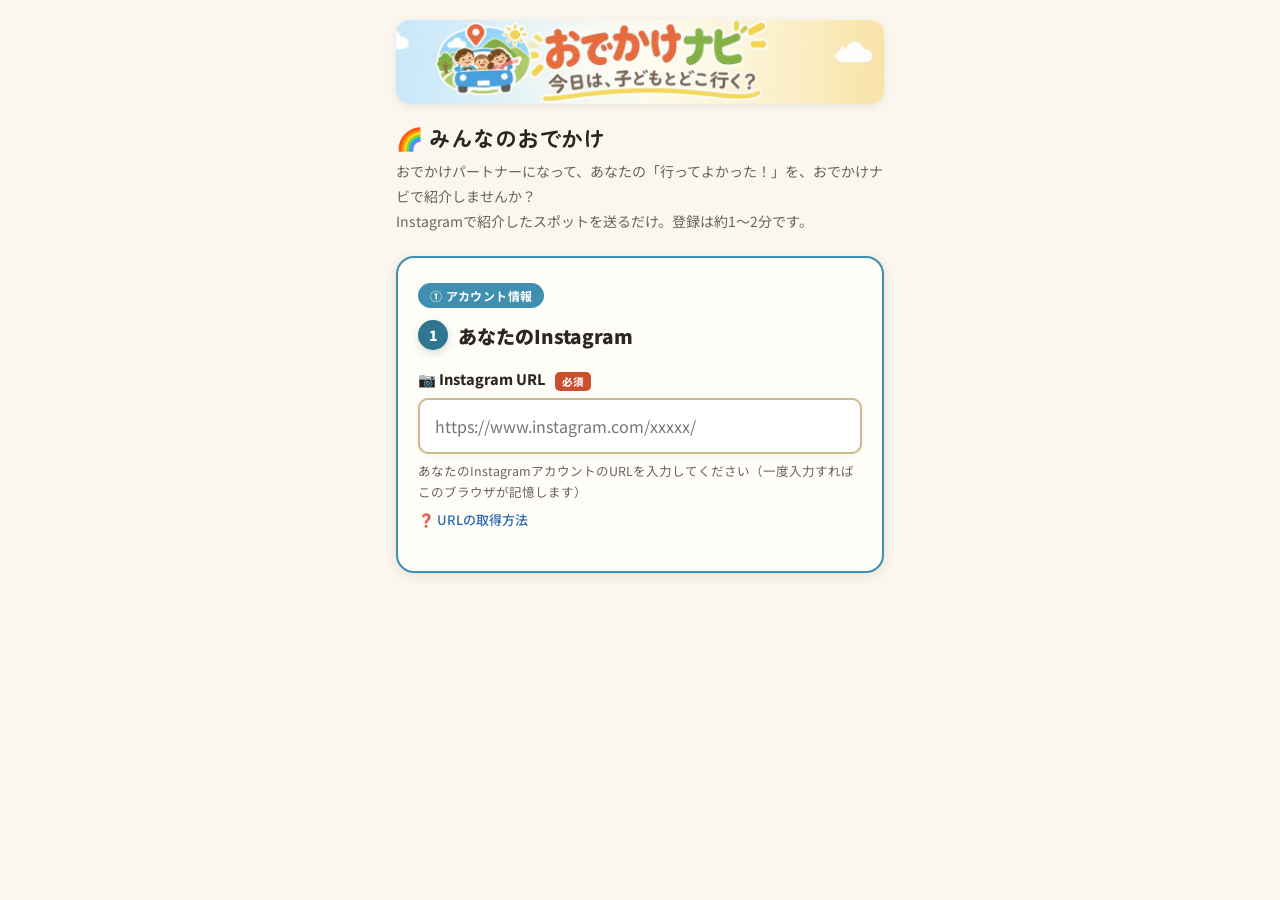
==== index.html @ 0a0ae526 "Add files via upload" ====
<!DOCTYPE html>
<html lang="ja">
<head>
<meta charset="UTF-8">
<meta name="viewport" content="width=device-width, initial-scale=1, maximum-scale=1">
<meta name="robots" content="noindex, nofollow">
<title>🌈 みんなのおでかけ - おでかけナビ</title>
<link rel="preconnect" href="https://fonts.googleapis.com">
<link href="https://fonts.googleapis.com/css2?family=Zen+Maru+Gothic:wght@500;700;900&family=Noto+Sans+JP:wght@400;500;700&display=swap" rel="stylesheet">
<link rel="stylesheet" href="./assets/style.css" onerror="window.__ODEKAKE_CSS_FAILED = true;">
<style>
  /* ---- 今回追加分の見た目調整（style.css を上書き） ---- */
  /* 見た目は style.css の共通指定に任せ、iOS Safari で日付欄だけ幅が飛び出す問題のみ抑える */
  input[type="date"]{
    display:block; width:100%; max-width:100%; min-width:0;
    box-sizing:border-box !important;
    -webkit-appearance:none; appearance:none;
    text-align:left;
  }
  input[type="date"]::-webkit-date-and-time-value{ text-align:left; min-width:0; }

  .help-details{ margin-top:8px; font-size:13px; }
  .help-details summary{
    cursor:pointer; list-style:none; color:#2b6cb0; font-weight:500;
    display:inline-flex; align-items:center; gap:4px;
  }
  .help-details summary::-webkit-details-marker{ display:none; }
  .help-details[open] summary{ margin-bottom:6px; }
  .help-body{
    background:#f4f7fb; border:1px solid #dbe6f3; border-radius:10px;
    padding:10px 12px; line-height:1.7; color:#3a4a5c;
  }
  .help-body ol{ margin:0; padding-left:1.2em; }

  .ig-confirm .btn-row-inline{ display:flex; gap:14px; flex-wrap:wrap; margin-top:6px; }

  .spot-selected-chips{ display:flex; flex-wrap:wrap; gap:8px; margin:10px 0; }
  .spot-chip{
    display:inline-flex; align-items:center; gap:6px;
    background:#eef5ff; border:1px solid #cfe0f5; border-radius:999px;
    padding:6px 8px 6px 14px; font-size:13px; color:#25415f;
  }
  .spot-chip .spot-chip-remove{
    border:none; background:#dbe8fb; color:#25415f; width:20px; height:20px;
    border-radius:50%; cursor:pointer; font-size:12px; line-height:1;
  }
  .spot-more-hint{ font-size:12px; color:var(--ink-soft, #667); margin-top:2px; }

  .locked-value{
    display:flex; align-items:center; gap:10px; justify-content:space-between;
    background:#f4f7fb; border:1px solid #dbe6f3; border-radius:10px;
    padding:10px 12px; font-size:14px; word-break:break-all;
  }
  .locked-value a{ color:#2b6cb0; }

  .step3-submit-row{ margin-top:18px; }

  /* ---- 掲載についての同意 ---- */
  .consent-box{
    margin-top:18px; padding:14px 14px 4px;
    background:#f4f7fb; border:1px solid #dbe6f3; border-radius:12px;
  }
  .consent-title{ font-size:14px; font-weight:700; color:#25415f; margin:0 0 8px; }
  .consent-list{
    margin:0 0 12px; padding-left:1.2em; font-size:13px; line-height:1.75; color:#3a4a5c;
  }
  .consent-list li + li{ margin-top:2px; }
  .consent-check{
    display:flex; align-items:flex-start; gap:10px; cursor:pointer;
    padding:10px 0; border-top:1px solid #dbe6f3;
    font-size:14px; line-height:1.6; color:#25415f;
  }
  .consent-check input[type="checkbox"]{
    flex:0 0 auto; width:20px; height:20px; margin:2px 0 0; accent-color:#2b6cb0; cursor:pointer;
  }
  .consent-box .error-msg{ display:none; margin:0 0 10px; }
  .consent-box.has-error{ border-color:var(--danger, #c0392b); }
  .consent-box.has-error .error-msg{ display:block; }

  /* ---- 入力欄右側の薄い「×」一括削除ボタン ---- */
  .input-clear-wrap{ position:relative; display:block; }
  .input-clear-wrap > input{ padding-right:40px !important; }
  .input-clear-btn{
    position:absolute; right:8px; top:50%; transform:translateY(-50%);
    width:26px; height:26px; padding:0; border:none; border-radius:50%;
    background:rgba(0,0,0,.08); color:rgba(0,0,0,.45);
    font-size:13px; line-height:1; cursor:pointer;
    display:none; align-items:center; justify-content:center;
    -webkit-tap-highlight-color:transparent;
  }
  .input-clear-wrap.has-value:not(.is-disabled) .input-clear-btn{ display:inline-flex; }
  .input-clear-btn:active{ background:rgba(0,0,0,.16); }

  /* ---- 施設入力中は検索欄を画面上部に固定（候補をスクロールしても消えない） ---- */
  html, body, .wrap, #app, #screen-form, #section-spot, .card{ overflow:visible !important; }
  .wrap, #app, #screen-form{ contain:none !important; }
  #field-spot-search{
    position:sticky; top:0; z-index:20;
    background:var(--card-bg, #fff);
    padding:8px 0 6px; margin-top:0;
    box-shadow:0 6px 8px -8px rgba(0,0,0,.25);
  }

  /* ---- ヘッダーバナー ---- */
  .site-header{ margin:0 0 14px; }
  .site-header img{
    display:block; width:100%; height:auto;
    border-radius:14px;
    box-shadow:0 2px 8px rgba(0,0,0,.08);
  }
</style>
</head>
<body>
<div class="wrap" id="app">

  <!-- ============ ヘッダー／完了前は常に表示 ============ -->
  <section id="screen-form">
    <header class="site-header">
      <img src="[data-uri]" width="1000" height="172" alt="おでかけナビ 今日は、子どもとどこ行く？">
    </header>

    <h1 class="page-title">🌈 みんなのおでかけ</h1>
    <p class="page-lead">
      おでかけパートナーになって、あなたの「行ってよかった！」を、おでかけナビで紹介しませんか？<br>
      Instagramで紹介したスポットを送るだけ。登録は約1〜2分です。
    </p>

    <!-- ============ ① アカウント情報 ============ -->
    <div class="card card-step1" id="section-account">
      <span class="step-eyebrow">① アカウント情報</span>
      <div class="section-heading"><span class="num">1</span>あなたのInstagram</div>

      <div class="field" id="field-snsUrl">
        <label>📷 Instagram URL <span class="required-tag">必須</span></label>
        <div class="input-clear-wrap"><input type="url" id="input-snsUrl" placeholder="https://www.instagram.com/xxxxx/" inputmode="url" autocapitalize="off" autocomplete="off"><button type="button" class="input-clear-btn" aria-label="入力をすべて削除">✕</button></div>
        <div class="hint">あなたのInstagramアカウントのURLを入力してください（一度入力すればこのブラウザが記憶します）</div>
        <div class="error-msg">Instagram URLの形式が正しくありません（例：https://www.instagram.com/xxxxx/）</div>

        <details class="help-details">
          <summary>❓ URLの取得方法</summary>
          <div class="help-body">
            <ol>
              <li>Instagramアプリで、自分のプロフィール画面を開く</li>
              <li>右上の「≡」または「プロフィールを編集」の横のボタンをタップ</li>
              <li>「プロフィールをシェア」→「リンクをコピー」を選ぶ</li>
              <li>コピーしたURLをこの欄に貼り付けてください</li>
            </ol>
          </div>
        </details>
      </div>

      <div class="ig-confirm hidden" id="ig-confirm-box">
        <div class="ig-confirm-name">✓ <span id="ig-confirm-display"></span></div>
        <div class="ig-confirm-handle">Instagram：@<span id="ig-confirm-handle"></span></div>
        <div class="btn-row-inline">
          <button class="link-btn hidden" id="btn-edit-displayname">表示名を編集する</button>
          <button class="link-btn" id="btn-edit-account">アカウントを変更する</button>
        </div>
        <div class="field" id="field-custom-displayname" style="margin-top:10px;">
          <label>🏷 表示名 <span class="required-tag">必須</span></label>
          <input type="text" id="input-custom-displayname" maxlength="30" placeholder="例：おでかけパパ たく">
          <div class="hint">おでかけナビには「○○さん」と表示されます（「さん」は自動で付くので入力しないでください）</div>
          <div class="error-msg">表示名を入力してください</div>
        </div>
      </div>
    </div>

    <!-- ============ ② 紹介する施設 ============ -->
    <div class="card card-step2 hidden" id="section-spot">
      <span class="step-eyebrow">② 紹介する施設</span>
      <div class="section-heading"><span class="num">2</span>📍 どこに行きましたか？</div>
      <div class="hint">複数のスポットを紹介する場合は、続けて検索して選んでください</div>

      <div class="spot-selected-chips" id="spot-selected-chips"></div>

      <div class="field" id="field-spot-search">
        <input type="text" id="input-spot-search" placeholder="施設名で検索（例：動物園）">
        <div class="hint" id="spot-hint">1文字入力すると候補が出てきます</div>
        <div class="error-msg">施設を1つ以上選んでください</div>
      </div>

      <div class="spot-card-list" id="spot-card-list"></div>

      <div class="btn-row" style="margin-top:14px;">
        <button class="btn btn-primary btn-cta hidden" id="btn-spot-next">この内容で次へ進む</button>
      </div>
    </div>

    <!-- ============ ③ 具体的な内容 ============ -->
    <div class="card card-step1 hidden" id="section-detail">
      <span class="step-eyebrow">③ 具体的な内容</span>
      <div class="section-heading"><span class="num">3</span>投稿とコメント</div>

      <div class="field" id="field-postUrl">
        <label>📸 Instagram投稿URL <span class="required-tag">必須</span></label>
        <div class="input-clear-wrap"><input type="url" id="input-postUrl" placeholder="Instagram投稿URLを貼り付け" inputmode="url" autocapitalize="off" autocomplete="off"><button type="button" class="input-clear-btn" aria-label="入力をすべて削除">✕</button></div>
        <div class="hint">紹介したスポットが分かる投稿を貼ってください</div>
        <div class="error-msg">投稿URLの形式が正しくありません（例：https://www.instagram.com/p/xxxxx/）</div>

        <details class="help-details">
          <summary>❓ リンクの取得方法</summary>
          <div class="help-body">
            <ol>
              <li>Instagramで紹介したい投稿を開く</li>
              <li>投稿の下にある「➤」（紙飛行機のような矢印）アイコンをタップ</li>
              <li>表示されたメニューから「リンクをコピー」を選ぶ</li>
              <li>コピーしたURLをこの欄に貼り付けてください</li>
            </ol>
          </div>
        </details>

        <div class="locked-value hidden" id="postUrl-locked">
          <a href="#" id="postUrl-locked-link" target="_blank" rel="noopener">投稿を確認する ↗</a>
          <button class="link-btn" id="btn-edit-posturl">変更する</button>
        </div>
      </div>

      <div class="field">
        <label>💬 この場所、どうだった？ <span class="optional-tag">任意</span></label>
        <textarea id="input-comment" maxlength="300" placeholder="例：3歳でもかなり楽しめました！"></textarea>
        <div class="char-count"><span id="count-comment">0</span>/300</div>
      </div>

      <div class="field">
        <label>📅 訪問日 <span class="optional-tag">任意</span></label>
        <input type="date" id="input-visitDate">
      </div>

      <div class="consent-box" id="field-consent">
        <p class="consent-title">掲載について</p>
        <ul class="consent-list">
          <li>ご登録いただいた情報は、「おでかけナビ」の「みんなのおでかけ」に掲載します。</li>
          <li>掲載内容には、Instagramアカウント名、Instagram投稿へのリンク、施設名、ご登録いただいたコメント、最終入力日（最後に登録した日）等が含まれます。</li>
          <li>投稿の写真・動画は転載せず、Instagramへのリンクで紹介します。</li>
          <li>登録者ご本人が作成・投稿した内容についてのみご登録ください。</li>
          <li>内容を確認したうえで掲載します。不適切な内容と判断した場合は、掲載しないことがあります。</li>
          <li>第三者の権利（写真・肖像・商標・著作物など）を侵害する内容、誹謗中傷、法令や公序良俗に反する内容は登録しないでください。これらに反する場合は、掲載しない、または掲載を取りやめることがあります。</li>
          <li>企業などから依頼・提供を受けた投稿（PR・タイアップ）の場合は、投稿内にその旨を表示してください。</li>
          <li>Instagramの投稿が削除・非公開になった場合など、リンクが確認できなくなったときは、掲載を取りやめることがあります。</li>
          <li>リンク先のInstagramの内容や、投稿の削除・非公開・アカウントの変更について、運営は管理も責任も負いません。</li>
          <li>おでかけパートナーの表示順やバッジなどの表示方法は、運営が決め、予告なく変更することがあります。</li>
          <li>ご登録情報は、掲載および運営のために利用し、運営が管理するGoogleスプレッドシートに保存します。</li>
          <li>掲載後、内容の修正・削除をご希望の場合は、お問い合わせください。</li>
          <li>なお、掲載は無料であり、掲載による報酬は発生しません。</li>
          <li>ご登録情報の取り扱いは、<a href="https://odekakenavi.github.io/odekake-navi/" target="_blank" rel="noopener">おでかけナビ</a>の利用規約・プライバシーポリシー（トップページ下部のリンクからご覧いただけます）に従います。</li>
          <li>本内容は予告なく変更することがあります。変更後に登録された情報には、変更後の内容を適用します。</li>
        </ul>
        <label class="consent-check">
          <input type="checkbox" id="input-consent-publish">
          <span>上記内容を確認し、「みんなのおでかけ」への掲載に同意します。</span>
        </label>
        <label class="consent-check">
          <input type="checkbox" id="input-consent-owner">
          <span>掲載するInstagramアカウントおよび投稿は、自分自身が管理・投稿しているものです。</span>
        </label>
        <div class="error-msg">両方の項目にチェックを入れてください</div>
      </div>

      <div class="btn-row step3-submit-row">
        <button class="btn btn-primary btn-cta" id="btn-confirm-submit">掲載情報を登録する</button>
      </div>
    </div>

    <div style="padding-bottom:6px;"></div>
  </section>

  <!-- ============ 完了画面 ============ -->
  <section id="screen-done" class="hidden">
    <div class="done-hero">
      <div class="done-emoji">🎉</div>
      <h2 id="done-heading">ありがとうございます！</h2>
      <p id="done-lead">あなたのおでかけ情報を受け取りました。<br>内容を確認したあと、おでかけナビで紹介します。</p>
    </div>

    <div class="btn-row-col">
      <button class="btn btn-primary btn-cta hidden" id="btn-retry">もう一度送信する</button>
      <button class="btn btn-primary btn-cta" id="btn-add-more">もう1スポット紹介する</button>
      <a class="btn btn-secondary btn-cta" href="https://odekakenavi.github.io/odekake-navi/" id="btn-see-navi">おでかけナビを見る</a>
    </div>

    <details class="json-details">
      <summary id="done-json-label">登録内容データを見る（送付用）</summary>
      <div class="json-box" id="output-json"></div>
      <div class="btn-row">
        <button class="btn btn-secondary btn-sm" id="btn-copy-json">コピー</button>
        <button class="btn btn-secondary btn-sm" id="btn-download-json">ダウンロード</button>
      </div>
      <div class="copy-flash" id="copy-flash">コピーしました！</div>
    </details>
  </section>

</div>

<div class="toast" id="toast"></div>

<div class="fatal-error hidden" id="fatal-error" style="display:none; position:fixed; left:0; right:0; top:0; z-index:9999; background:#c0392b; color:#fff; padding:14px 16px; font-size:14px; line-height:1.6; text-align:left;">
  <strong>⚠️ アプリの読み込みでエラーが発生しました</strong>
  <div id="fatal-error-message" style="margin-top:6px; font-weight:400;"></div>
</div>

<script src="./assets/app.js" onerror="window.__ODEKAKE_APPJS_FAILED = true;"></script>
<script>
(function () {
  const $ = (sel) => document.querySelector(sel);

  // ---- ここから: 読み込み失敗やエラーを画面に必ず表示する仕組み ----
  function showFatalError(message) {
    const box = document.getElementById('fatal-error');
    const msgEl = document.getElementById('fatal-error-message');
    if (box && msgEl) {
      msgEl.textContent = message;
      box.style.display = 'block';
      box.classList.remove('hidden');
    }
    console.error('[おでかけナビ] ' + message);
  }

  window.addEventListener('error', function (e) {
    showFatalError('JavaScriptの実行中にエラーが発生しました：' + (e && e.message ? e.message : '不明なエラー'));
  });

  if (window.__ODEKAKE_CSS_FAILED) {
    showFatalError('スタイルシート（assets/style.css）を読み込めませんでした。ファイルの配置場所・ファイル名の大文字小文字をご確認ください。');
  }

  if (window.__ODEKAKE_APPJS_FAILED || typeof ODEKAKE === 'undefined') {
    showFatalError('共通スクリプト（assets/app.js）を読み込めませんでした。ファイルの配置場所・ファイル名の大文字小文字をご確認ください。フォームは動作しません。');
    return; // ODEKAKE が無いと以降の処理はすべて失敗するため、ここで安全に停止する
  }
  // ---- ここまで ----

  const state = {
    contributor: null,
    selectedSpots: [],          // 複数選択できる施設一覧
    contributionsBySpotId: new Map(), // 施設ごとの下書き（idを保持するため）
    customDisplayName: '',
    postUrlLocked: false
  };

  function toast(msg) {
    const t = $('#toast');
    t.textContent = msg;
    t.classList.add('show');
    setTimeout(() => t.classList.remove('show'), 1800);
  }

  function toggleError(fieldId, hasError) {
    const el = document.getElementById(fieldId);
    if (el) el.classList.toggle('has-error', hasError);
  }

  function revealSection(id) {
    const el = document.getElementById(id);
    if (!el || !el.classList.contains('hidden')) return;
    el.classList.remove('hidden');
    setTimeout(() => el.scrollIntoView({ behavior: 'smooth', block: 'start' }), 80);
  }

  function hideSection(id) {
    const el = document.getElementById(id);
    if (el) el.classList.add('hidden');
  }

  /* ---------------- ① アカウント情報 ---------------- */

  function saveAccountDraft() {
    if (state.contributor) ODEKAKE.writeLS(ODEKAKE.LS_KEYS.draftContributor, state.contributor);
  }

  function showAccountMinimized() {
    $('#field-snsUrl').classList.add('hidden');
  }

  function showAccountInput() {
    $('#field-snsUrl').classList.remove('hidden');
    $('#input-snsUrl').focus();
  }

  function applyAccountFromUrl(url, opts) {
    opts = opts || {};
    const ok = ODEKAKE.isValidInstagramProfileUrl(url);
    if (!ok) { $('#ig-confirm-box').classList.add('hidden'); return false; }
    const username = ODEKAKE.extractInstagramUsername(url);
    $('#ig-confirm-handle').textContent = username;
    $('#ig-confirm-display').textContent = state.customDisplayName || username;
    $('#ig-confirm-box').classList.remove('hidden');

    const keepId = (state.contributor && state.contributor.snsUrl === url) ? state.contributor.id : ODEKAKE.uid('creator');
    const keepProfileText = (state.contributor && state.contributor.snsUrl === url) ? state.contributor.profileText : '';
    state.contributor = {
      id: keepId,
      displayName: state.customDisplayName || username,
      snsUrl: url,
      profileText: keepProfileText
    };
    revealSection('section-spot');
    saveAccountDraft();
    if (opts.minimize) showAccountMinimized();
    return true;
  }

  // このブラウザに前回の入力が残っていれば自動で読み込み、2回目以降は入力欄を最小化する
  // ※ localStorage が使えない/壊れている場合でも、以降のボタン登録が止まらないようにガードする
  try {
    const draft = ODEKAKE.readLS(ODEKAKE.LS_KEYS.draftContributor, null);
    if (draft && draft.snsUrl) {
      $('#input-snsUrl').value = draft.snsUrl;
      const derivedUsername = ODEKAKE.extractInstagramUsername(draft.snsUrl);
      if (draft.displayName && draft.displayName !== derivedUsername) {
        state.customDisplayName = draft.displayName;
        $('#input-custom-displayname').value = draft.displayName;
      }
      state.contributor = { ...draft };
      applyAccountFromUrl(draft.snsUrl, { minimize: true });
    }
  } catch (err) {
    showFatalError('前回の入力内容の読み込みに失敗しました：' + err.message);
  }

  $('#input-snsUrl').addEventListener('input', (e) => {
    toggleError('field-snsUrl', false);
    applyAccountFromUrl(e.target.value.trim());
  });

  $('#input-snsUrl').addEventListener('blur', (e) => {
    const url = e.target.value.trim();
    if (url && !ODEKAKE.isValidInstagramProfileUrl(url)) toggleError('field-snsUrl', true);
  });

  $('#btn-edit-displayname').addEventListener('click', () => {
    $('#field-custom-displayname').classList.remove('hidden');
    $('#input-custom-displayname').focus();
  });

  $('#btn-edit-account').addEventListener('click', () => {
    showAccountInput();
  });

  $('#input-custom-displayname').addEventListener('input', (e) => {
    state.customDisplayName = e.target.value.trim();
    toggleError('field-custom-displayname', false);
    const username = $('#ig-confirm-handle').textContent;
    const display = state.customDisplayName || username;
    $('#ig-confirm-display').textContent = display;
    if (state.contributor) {
      state.contributor.displayName = display;
      saveAccountDraft();
    }
  });

  /* ---------------- 入力欄の一括削除（×）ボタン ---------------- */
  document.querySelectorAll('.input-clear-wrap').forEach((wrap) => {
    const input = wrap.querySelector('input');
    const btn = wrap.querySelector('.input-clear-btn');
    if (!input || !btn) return;
    const sync = () => {
      wrap.classList.toggle('has-value', input.value.length > 0);
      wrap.classList.toggle('is-disabled', input.disabled);
    };
    input.addEventListener('input', sync);
    input.addEventListener('blur', sync);
    // 値がプログラムから入る/ロックされる場合にも追従
    setInterval(sync, 300);
    // 入力欄からフォーカスが外れないよう mousedown のみ止める（touchstart を止めるとタップ(click)が発火しなくなる）
    btn.addEventListener('mousedown', (e) => e.preventDefault());
    btn.addEventListener('click', (e) => {
      e.preventDefault();
      input.value = '';
      input.dispatchEvent(new Event('input', { bubbles: true }));
      sync();
      input.focus();
    });
    sync();
  });

  /* ---------------- ② 紹介する施設（複数選択） ---------------- */

  const spotsReady = ODEKAKE.loadSpots();

  function isSpotSelected(id) {
    return state.selectedSpots.some(s => s.id === id);
  }

  function renderSelectedChips() {
    const box = $('#spot-selected-chips');
    box.innerHTML = state.selectedSpots.map(s => `
      <span class="spot-chip" data-id="${ODEKAKE.escapeHtml(s.id)}">
        📍 ${ODEKAKE.escapeHtml(s.name)}
        <button type="button" class="spot-chip-remove" data-id="${ODEKAKE.escapeHtml(s.id)}" aria-label="削除">✕</button>
      </span>
    `).join('');
    $('#btn-spot-next').classList.toggle('hidden', state.selectedSpots.length === 0);
  }

  // 候補リストが空になっても高さを保ち、ページが縮んで画面が上にずれるのを防ぐ
  function holdSpotListHeight() {
    const box = $('#spot-card-list');
    const cap = Math.round(window.innerHeight * 0.8);
    const cur = parseInt(box.style.minHeight, 10) || 0;
    const h = Math.min(box.offsetHeight, cap);
    if (h > cur) box.style.minHeight = h + 'px';
  }

  $('#input-spot-search').addEventListener('input', async (e) => {
    const { items } = await spotsReady;
    const kw = e.target.value;
    const box = $('#spot-card-list');
    holdSpotListHeight();
    if (!kw.trim()) { box.innerHTML = ''; return; }

    if (!items || items.length === 0) {
      // 施設データそのものが読み込めていない場合だけエラーを表示（検索前は出さない）
      box.innerHTML = '<div class="hint" style="color:var(--danger);">⚠️ 施設データを読み込めませんでした。管理者の方は <code>data/spots.json</code>（または <code>data/spots.sample.json</code>）の配置と、<code>assets/app.js</code> の <code>SPOTS_DATA_URLS</code> をご確認ください。</div>';
      return;
    }

    const results = ODEKAKE.searchSpots(items, kw);
    if (results.length === 0) {
      box.innerHTML = '<div class="hint">該当する施設が見つかりません。別のキーワードでお試しください。</div>';
      return;
    }
    box.innerHTML = results.map(s => `
      <div class="spot-card${isSpotSelected(s.id) ? ' is-selected' : ''}" data-id="${ODEKAKE.escapeHtml(s.id)}">
        <div class="sc-icon">📍</div>
        <div style="flex:1;">
          <div class="sc-name">${ODEKAKE.escapeHtml(s.name)}</div>
          <div class="sc-area">${ODEKAKE.escapeHtml(s.area)}</div>
          ${s.tag ? `<span class="sc-tag">${ODEKAKE.escapeHtml(s.tag)}</span>` : ''}
        </div>
        <div class="sc-cta">${isSpotSelected(s.id) ? '選択済み ✓' : '選ぶ &gt;'}</div>
      </div>
    `).join('');
  });

  $('#spot-card-list').addEventListener('click', async (e) => {
    const card = e.target.closest('.spot-card');
    if (!card || !card.dataset.id) return;
    const { items } = await spotsReady;
    const spot = items.find(s => s.id === card.dataset.id);
    if (!spot) return;
    if (isSpotSelected(spot.id)) return;

    holdSpotListHeight();
    const keepY = window.scrollY;
    state.selectedSpots.push(spot);
    renderSelectedChips();
    toggleError('field-spot-search', false);

    $('#input-spot-search').value = '';
    $('#spot-card-list').innerHTML = '';
    $('#input-spot-search').focus({ preventScroll: true });
    window.scrollTo(0, keepY);
  });

  $('#spot-selected-chips').addEventListener('click', (e) => {
    const btn = e.target.closest('.spot-chip-remove');
    if (!btn) return;
    const id = btn.dataset.id;
    state.selectedSpots = state.selectedSpots.filter(s => s.id !== id);
    state.contributionsBySpotId.delete(id);
    renderSelectedChips();
  });

  $('#btn-spot-next').addEventListener('click', () => {
    if (state.selectedSpots.length === 0) {
      toggleError('field-spot-search', true);
      toast('②紹介する施設を選択してください');
      return;
    }
    toggleError('field-spot-search', false);
    $('#spot-card-list').style.minHeight = '';
    revealSection('section-detail');
  });

  /* ---------------- ③ 具体的な内容 ---------------- */

  $('#input-comment').addEventListener('input', (e) => {
    $('#count-comment').textContent = e.target.value.length;
  });

  function lockPostUrl(url) {
    state.postUrlLocked = true;
    $('#input-postUrl').disabled = true;
    $('#postUrl-locked-link').href = url;
    $('#postUrl-locked').classList.remove('hidden');
  }

  function unlockPostUrl() {
    state.postUrlLocked = false;
    $('#input-postUrl').disabled = false;
    $('#postUrl-locked').classList.add('hidden');
    $('#input-postUrl').focus();
  }

  $('#input-postUrl').addEventListener('input', (e) => {
    toggleError('field-postUrl', false);
    const url = e.target.value.trim();
    if (ODEKAKE.isValidInstagramPostUrl(url)) {
      lockPostUrl(url);
    }
  });
  $('#input-postUrl').addEventListener('blur', (e) => {
    const url = e.target.value.trim();
    if (url && !ODEKAKE.isValidInstagramPostUrl(url)) toggleError('field-postUrl', true);
  });
  $('#btn-edit-posturl').addEventListener('click', () => {
    unlockPostUrl();
  });

  // 選択中の施設ぶん、共通の投稿URL・コメント・訪問日から contribution を組み立てる
  function buildContributions() {
    const postUrl = $('#input-postUrl').value.trim();
    const comment = $('#input-comment').value.trim();
    const visitDate = $('#input-visitDate').value || '';

    return state.selectedSpots.map(spot => {
      const prev = state.contributionsBySpotId.get(spot.id);
      const item = {
        id: prev ? prev.id : ODEKAKE.uid('contribution'),
        spotId: spot.id,
        spotName: spot.name,
        spotArea: spot.area,
        postUrl,
        comment,
        visitDate
      };
      state.contributionsBySpotId.set(spot.id, item);
      return item;
    });
  }

  function validateAll() {
    let ok = true;
    if (!state.contributor || !ODEKAKE.isValidInstagramProfileUrl(state.contributor.snsUrl)) {
      toggleError('field-snsUrl', true);
      toast('①アカウント情報を確認してください');
      ok = false;
    } else if (!state.customDisplayName) {
      toggleError('field-custom-displayname', true);
      toast('①表示名を入力してください');
      const nameBox = document.getElementById('field-custom-displayname');
      if (nameBox) nameBox.scrollIntoView({ behavior: 'smooth', block: 'center' });
      ok = false;
    }
    if (state.selectedSpots.length === 0) {
      toggleError('field-spot-search', true);
      if (ok) toast('②紹介する施設を選択してください');
      ok = false;
    }
    const postUrl = $('#input-postUrl').value.trim();
    if (!ODEKAKE.isValidInstagramPostUrl(postUrl)) {
      toggleError('field-postUrl', true);
      if (ok) toast('③投稿URLを確認してください');
      ok = false;
    }
    if (!consentChecked()) {
      toggleError('field-consent', true);
      if (ok) {
        toast('掲載への同意にチェックを入れてください');
        const box = document.getElementById('field-consent');
        if (box) box.scrollIntoView({ behavior: 'smooth', block: 'center' });
      }
      ok = false;
    }
    return ok;
  }

  // 掲載への同意（2項目とも必須）
  function consentChecked() {
    return $('#input-consent-publish').checked && $('#input-consent-owner').checked;
  }
  ['#input-consent-publish', '#input-consent-owner'].forEach(sel => {
    $(sel).addEventListener('change', () => {
      if (consentChecked()) toggleError('field-consent', false);
    });
  });

  /* ---------------- 送信（GAS → スプレッドシート） ---------------- */

  function setSubmitting(isSubmitting) {
    const btn = $('#btn-confirm-submit');
    if (!btn) return;
    if (isSubmitting) {
      if (!btn.dataset.label) btn.dataset.label = btn.textContent;
      btn.textContent = '送信中…';
      btn.disabled = true;
    } else {
      btn.textContent = btn.dataset.label || '掲載情報を登録する';
      btn.disabled = false;
    }
  }

  function buildPayload(item) {
    const c = state.contributor;
    return {
      contributor: {
        id: c.id,
        displayName: c.displayName,
        snsUrl: c.snsUrl,
        profileText: c.profileText || ''
      },
      contribution: {
        id: item.id,
        spotId: item.spotId,
        spotName: item.spotName,
        spotArea: item.spotArea,
        postUrl: item.postUrl,
        comment: item.comment,
        visitDate: item.visitDate
      }
    };
  }

  function showDoneScreen() {
    $('#screen-form').classList.add('hidden');
    $('#screen-done').classList.remove('hidden');
    window.scrollTo({ top: 0, behavior: 'smooth' });
  }

  // 選択されたスポットぶん、順番に送信する。途中で失敗したら、その時点で送れていないものを
  // まとめて JSON で手動送付できるようにする。
  async function submitAllContributions(contributions) {
    const submitted = [];
    for (const item of contributions) {
      const payload = buildPayload(item);
      try {
        const result = await ODEKAKE.submitToServer(payload);
        if (result.contributorId && state.contributor) {
          state.contributor.id = result.contributorId;
          saveAccountDraft();
        }
        submitted.push(item);
      } catch (err) {
        console.error('[おでかけナビ] 送信に失敗しました', err);
        const remaining = contributions.slice(submitted.length);
        renderDone('fallback', remaining, { error: err && err.message ? err.message : '' });
        showDoneScreen();
        return;
      }
    }
    renderDone('success', contributions, {});
    showDoneScreen();
  }

  $('#btn-confirm-submit').addEventListener('click', async () => {
    if (!validateAll()) return;
    const contributions = buildContributions();
    saveAccountDraft();

    setSubmitting(true);
    try {
      await submitAllContributions(contributions);
    } finally {
      setSubmitting(false);
    }
  });

  /* ---------------- 完了画面 ---------------- */

  function renderDone(mode, contributions, info) {
    const details = document.querySelector('.json-details');
    const retryBtn = $('#btn-retry');

    if (mode === 'success') {
      $('#done-heading').textContent = 'ありがとうございます！';
      $('#done-lead').innerHTML = contributions.length > 1
        ? `${contributions.length}件のスポットの送信が完了しました。<br>内容を確認したあと、おでかけナビで紹介します。`
        : '送信が完了しました。<br>内容を確認したあと、おでかけナビで紹介します。';
      details.classList.add('hidden');
      retryBtn.classList.add('hidden');
      return;
    }

    // ---- 送信に失敗したとき：データを失わないよう、JSONの手動送付に切り替える ----
    $('#done-heading').textContent = '送信できませんでした';
    $('#done-lead').innerHTML = 'まだ登録は完了していません。<br>「もう一度送信する」をお試しください。うまくいかない場合は、下のデータをコピーして運営者にお送りください。'
      + (info && info.error ? '<br><span style="font-size:12px;">（' + ODEKAKE.escapeHtml(info.error) + '）</span>' : '');
    retryBtn.classList.remove('hidden');
    details.classList.remove('hidden');
    details.open = true;
    $('#done-json-label').textContent = '登録内容データを見る（送付用）';

    const out = {
      contributors: ODEKAKE.buildContributorsJson([{ ...state.contributor, published: false }]),
      contributions: ODEKAKE.buildContributionsJson(contributions.map(item => ({
        ...item,
        contributorId: state.contributor.id,
        published: false
      })))
    };
    const jsonText = JSON.stringify(out, null, 2);
    $('#output-json').textContent = jsonText;

    retryBtn.onclick = async () => {
      retryBtn.disabled = true;
      retryBtn.textContent = '送信中…';
      try {
        await submitAllContributions(contributions);
      } finally {
        retryBtn.disabled = false;
        retryBtn.textContent = 'もう一度送信する';
      }
    };
    $('#btn-copy-json').onclick = async () => {
      await ODEKAKE.copyText(jsonText);
      $('#copy-flash').style.display = 'block';
      setTimeout(() => $('#copy-flash').style.display = 'none', 1800);
    };
    $('#btn-download-json').onclick = () => {
      ODEKAKE.downloadJson('odekake_submission_' + ODEKAKE.todayISO() + '.json', out);
    };
  }

  $('#btn-add-more').addEventListener('click', () => {
    state.selectedSpots = [];
    state.contributionsBySpotId.clear();
    $('#spot-selected-chips').innerHTML = '';
    $('#btn-spot-next').classList.add('hidden');
    $('#input-spot-search').value = '';
    $('#spot-card-list').innerHTML = '';
    $('#spot-card-list').style.minHeight = '';

    $('#input-postUrl').value = '';
    unlockPostUrl();
    $('#input-comment').value = '';
    $('#count-comment').textContent = '0';
    $('#input-visitDate').value = '';
    $('#input-consent-publish').checked = false;
    $('#input-consent-owner').checked = false;
    toggleError('field-consent', false);
    hideSection('section-detail');

    // アカウント登録済みなら、再訪時と同じく入力欄を最小化（再入力を求めない）
    if (state.contributor && ODEKAKE.isValidInstagramProfileUrl(state.contributor.snsUrl)) {
      showAccountMinimized();
      $('#ig-confirm-box').classList.remove('hidden');
    }

    $('#screen-done').classList.add('hidden');
    $('#screen-form').classList.remove('hidden');
    revealSection('section-spot');
    window.scrollTo({ top: 0, behavior: 'smooth' });
  });
})();
</script>
</body>
</html>
---- assets/style.css ----
/* ============================================================
   おでかけナビ「📸 みんなのおでかけ」専用フォーム
   デザイントークン（おでかけナビ本体サイトの配色に合わせています）
   - メイン: コーラル      #E2603A
   - サブ  : ティール      #3E8FB0
   - 差し色: サンシャイン  #F4B740
   - 背景  : クリーム      #FBF7EF（本体の --cream）
   - カード: ペーパー      #FFFDF8（本体の --paper）
   - 文字  : インク        #2B2620
   - 見出しフォント: 'Zen Maru Gothic'（丸みで柔らかい）
   - 本文フォント  : 'Noto Sans JP'
   ============================================================ */

:root {
  --coral: #E2603A;
  --coral-dark: #C94F2F;
  --coral-tint: #FDEDE6;
  --teal: #3E8FB0;
  --teal-dark: #2F7690;
  --teal-tint: #EAF4F8;
  --sun: #F4B740;
  --paper: #FBF7EF;
  --card: #FFFDF8;
  --ink: #2B2620;
  --ink-soft: #6b6259;
  --line: #E7DFCF;
  --danger: #a33b2c;
  --ok: #4F7942;
  --radius-lg: 18px;
  --radius-md: 12px;
  --radius-sm: 10px;
  --shadow: 0 3px 12px rgba(43, 38, 32, 0.10);
}

* { box-sizing: border-box; }

html, body {
  margin: 0;
  padding: 0;
  background: var(--paper);
  color: var(--ink);
  font-family: 'Noto Sans JP', -apple-system, BlinkMacSystemFont, sans-serif;
  -webkit-font-smoothing: antialiased;
}

body {
  min-height: 100vh;
}

h1, h2, h3, .brand {
  font-family: 'Zen Maru Gothic', 'Noto Sans JP', sans-serif;
}

img, svg { max-width: 100%; }

.wrap {
  max-width: 520px;
  margin: 0 auto;
  padding: 20px 16px 80px;
}

.wrap.wide {
  max-width: 920px;
}

/* ---------- header ---------- */
.top-bar {
  display: flex;
  align-items: center;
  gap: 10px;
  padding: 14px 4px 6px;
}

.top-bar .mark {
  width: 40px;
  height: 40px;
  border-radius: 12px;
  background: linear-gradient(135deg, var(--coral), var(--sun));
  display: flex;
  align-items: center;
  justify-content: center;
  font-size: 20px;
  flex-shrink: 0;
  box-shadow: var(--shadow);
}

.top-bar .brand-text .brand {
  font-size: 14px;
  font-weight: 700;
  color: var(--coral-dark);
  line-height: 1.2;
}

.top-bar .brand-text .tagline {
  font-size: 11px;
  color: var(--ink-soft);
}

.page-title {
  font-size: 22px;
  font-weight: 700;
  margin: 18px 0 6px;
  line-height: 1.4;
}

.page-lead {
  font-size: 14px;
  color: var(--ink-soft);
  line-height: 1.8;
  margin: 0 0 22px;
}

/* ---------- step indicator ---------- */
.steps {
  display: flex;
  gap: 8px;
  margin-bottom: 22px;
}

.steps .step-dot {
  flex: 1;
  height: 6px;
  border-radius: 4px;
  background: var(--line);
  transition: background 0.25s ease;
}

.steps .step-dot.active { background: var(--coral); }
.steps .step-dot.done { background: var(--sun); }

/* ---------- card / section ---------- */
.card {
  background: var(--card);
  border-radius: var(--radius-lg);
  padding: 24px 20px;
  box-shadow: var(--shadow);
  margin-bottom: 20px;
  border: 1.5px solid var(--line);
}

/* STEP1（アカウント枠）と STEP2（施設枠）を色で明確に分ける */
.card-step1 {
  border: 2px solid var(--teal);
}

.card-step2 {
  border: 2px solid var(--coral);
}

.step-eyebrow {
  display: inline-block;
  font-size: 12px;
  font-weight: 700;
  color: #fff;
  padding: 4px 12px;
  border-radius: 999px;
  margin-bottom: 12px;
  letter-spacing: 0.03em;
}

.card-step1 .step-eyebrow { background: var(--teal); }
.card-step2 .step-eyebrow { background: var(--coral-dark); }

.section-heading {
  display: flex;
  align-items: center;
  gap: 10px;
  font-size: 19px;
  font-weight: 900;
  margin: 0 0 18px;
  color: var(--ink);
}

.section-heading .num {
  width: 30px;
  height: 30px;
  border-radius: 50%;
  background: var(--teal);
  color: #fff;
  font-size: 14px;
  font-weight: 900;
  display: flex;
  align-items: center;
  justify-content: center;
  flex-shrink: 0;
  box-shadow: 0 3px 8px rgba(0,0,0,0.15);
}

.card-step1 .section-heading .num { background: var(--teal-dark); }
.card-step2 .section-heading .num { background: var(--coral-dark); }

/* ---------- form controls ---------- */
.field { margin-bottom: 18px; }

.field label {
  display: block;
  font-size: 14.5px;
  font-weight: 800;
  margin-bottom: 7px;
  color: var(--ink);
}

.field .required-tag {
  display: inline-block;
  font-size: 10.5px;
  font-weight: 800;
  color: #fff;
  background: var(--coral-dark);
  border-radius: 5px;
  padding: 2px 7px;
  margin-left: 6px;
  vertical-align: middle;
}

.field .optional-tag {
  display: inline-block;
  font-size: 10.5px;
  font-weight: 800;
  color: var(--ink-soft);
  background: #EFE6D2;
  border-radius: 5px;
  padding: 2px 7px;
  margin-left: 6px;
  vertical-align: middle;
}

.field .hint {
  font-size: 12.5px;
  color: var(--ink-soft);
  margin-top: 6px;
  line-height: 1.7;
}

.field .example {
  font-size: 12px;
  color: #B08A5A;
  margin-top: 4px;
}

.field .error-msg {
  font-size: 12px;
  color: var(--danger);
  margin-top: 6px;
  display: none;
}

.field.has-error .error-msg { display: block; }
.field.has-error input,
.field.has-error textarea { border-color: var(--danger) !important; }

input[type="text"],
input[type="url"],
input[type="date"],
textarea,
select {
  width: 100%;
  font-size: 16px;
  font-family: inherit;
  padding: 14px 15px;
  min-height: 50px;
  border-radius: var(--radius-sm);
  border: 2px solid #C9B98F;
  background: #FFFFFF;
  color: var(--ink);
  box-shadow: 0 2px 6px rgba(120, 90, 40, 0.06);
  transition: border-color 0.15s ease, box-shadow 0.15s ease;
}

input:focus, textarea:focus, select:focus {
  outline: none;
  border-color: var(--teal-dark);
  box-shadow: 0 0 0 3px rgba(47, 168, 176, 0.18);
}

textarea { resize: vertical; min-height: 84px; line-height: 1.6; }

.char-count {
  text-align: right;
  font-size: 11px;
  color: var(--ink-soft);
  margin-top: 4px;
}

/* radio-card for choosing "existing / new" contributor */
.choice-group { display: flex; gap: 10px; margin-bottom: 18px; }

.section-divider {
  border: none;
  border-top: 1.5px dashed var(--line);
  margin: 22px 0;
}

.id-result-box {
  margin-top: 10px;
  padding: 12px 14px;
  border-radius: var(--radius-md);
  border: 1.5px solid #BEE7CC;
  background: #EFFAF3;
  font-size: 13.5px;
  font-weight: 700;
  color: var(--ok);
  display: none;
}

.id-result-box.show { display: block; }

.id-result-box.not-found {
  background: #FFF3F0;
  border-color: #F4C9C9;
  color: var(--danger);
}

.id-badge {
  display: inline-block;
  font-family: 'SFMono-Regular', Menlo, Consolas, monospace;
  font-size: 13px;
  font-weight: 700;
  background: #2B2822;
  color: #FFC94D;
  padding: 8px 14px;
  border-radius: 999px;
  letter-spacing: 0.02em;
}

.choice-card {
  flex: 1;
  border: 2px solid #C9B98F;
  border-radius: var(--radius-md);
  padding: 13px 10px;
  text-align: center;
  font-size: 14px;
  font-weight: 800;
  cursor: pointer;
  background: #fff;
  color: var(--ink-soft);
  transition: all 0.15s ease;
}

.choice-card.selected {
  border-color: var(--coral);
  background: var(--coral-tint);
  color: var(--coral-dark);
  box-shadow: 0 4px 10px rgba(232, 97, 60, 0.15);
}

/* ---------- spot search ---------- */
.spot-search-box { position: relative; }

.spot-results {
  margin-top: 8px;
  border: 2px solid #C9B98F;
  border-radius: var(--radius-md);
  overflow: hidden;
  max-height: 260px;
  overflow-y: auto;
  display: none;
  background: #fff;
}

.spot-results.show { display: block; }

.spot-result-item {
  padding: 12px 14px;
  border-bottom: 1px solid var(--line);
  cursor: pointer;
  font-size: 14px;
}

.spot-result-item:last-child { border-bottom: none; }
.spot-result-item:hover, .spot-result-item:active { background: #FFF6EE; }

.spot-result-item .name { font-weight: 700; }
.spot-result-item .area { font-size: 12px; color: var(--ink-soft); margin-top: 2px; }

.spot-selected {
  display: none;
  align-items: center;
  justify-content: space-between;
  gap: 10px;
  margin-top: 10px;
  padding: 12px 14px;
  background: #EFFAF3;
  border: 1.5px solid #BEE7CC;
  border-radius: var(--radius-md);
}

.spot-selected.show { display: flex; }

.spot-selected .name { font-weight: 700; font-size: 14px; }
.spot-selected .area { font-size: 12px; color: var(--ink-soft); }

.link-btn {
  background: none;
  border: none;
  color: var(--coral-dark);
  font-size: 12.5px;
  font-weight: 700;
  cursor: pointer;
  padding: 4px 6px;
}

/* ---------- contribution list (step2 accumulated cards) ---------- */
.contrib-item {
  border: 2px solid var(--line);
  border-radius: var(--radius-md);
  padding: 14px;
  margin-bottom: 12px;
  position: relative;
  background: #FFFDF8;
}

.contrib-item .spot-name { font-weight: 700; font-size: 14.5px; margin-bottom: 4px; }
.contrib-item .meta { font-size: 12px; color: var(--ink-soft); line-height: 1.7; }
.contrib-item .remove-btn {
  position: absolute;
  top: 10px;
  right: 10px;
  background: none;
  border: none;
  color: var(--danger);
  font-size: 12px;
  cursor: pointer;
}

/* ---------- buttons ---------- */
.btn {
  display: inline-flex;
  align-items: center;
  justify-content: center;
  gap: 6px;
  width: 100%;
  min-height: 52px;
  font-size: 16px;
  font-weight: 800;
  font-family: inherit;
  border-radius: 999px;
  padding: 14px 18px;
  border: none;
  cursor: pointer;
  transition: transform 0.08s ease, opacity 0.15s ease, box-shadow 0.15s ease;
}

.btn:active { transform: scale(0.98); }

.btn-primary {
  background: linear-gradient(135deg, var(--coral), var(--coral-dark));
  color: #fff;
  box-shadow: 0 10px 20px rgba(232, 97, 60, 0.28);
}

.btn-secondary {
  background: #fff;
  color: var(--teal-dark);
  border: 1.5px solid var(--teal);
}

.btn-ghost {
  background: none;
  color: var(--ink-soft);
  border: 1.5px solid var(--line);
}

.btn-add {
  background: #FFF3EE;
  color: var(--coral-dark);
  border: 1.5px dashed var(--coral);
}

.btn-sm {
  width: auto;
  padding: 9px 14px;
  font-size: 13px;
  border-radius: 999px;
}

.btn:disabled { opacity: 0.45; cursor: not-allowed; }

.btn-row { display: flex; gap: 10px; margin-top: 10px; }
.btn-row .btn { width: auto; flex: 1; }

/* ---------- confirm screen ---------- */
.confirm-list dt {
  font-size: 12px;
  color: var(--ink-soft);
  margin-top: 14px;
}
.confirm-list dd {
  margin: 4px 0 0;
  font-size: 15px;
  font-weight: 600;
  word-break: break-all;
}
.confirm-list dd a { color: var(--teal-dark); }

.confirm-note {
  background: #FFF9EA;
  border: 1.5px solid #F3E1A6;
  border-radius: var(--radius-md);
  padding: 14px;
  font-size: 12.5px;
  color: #8A6E1F;
  line-height: 1.7;
  margin-top: 16px;
}

/* ---------- done screen ---------- */
.done-icon {
  width: 64px;
  height: 64px;
  border-radius: 50%;
  background: linear-gradient(135deg, var(--teal), var(--teal-dark));
  color: #fff;
  font-size: 30px;
  display: flex;
  align-items: center;
  justify-content: center;
  margin: 10px auto 18px;
}

.json-box {
  background: #2B2822;
  color: #F4EEDD;
  font-family: 'SFMono-Regular', Menlo, Consolas, monospace;
  font-size: 12px;
  line-height: 1.6;
  border-radius: var(--radius-md);
  padding: 14px;
  white-space: pre-wrap;
  word-break: break-all;
  max-height: 240px;
  overflow-y: auto;
  margin: 12px 0;
}

.copy-flash {
  font-size: 12px;
  color: var(--ok);
  font-weight: 700;
  margin-top: 6px;
  display: none;
}

/* ---------- admin ---------- */
.admin-tabs {
  display: flex;
  gap: 8px;
  margin-bottom: 18px;
  overflow-x: auto;
}

.admin-tab {
  padding: 10px 16px;
  border-radius: 999px;
  background: #fff;
  border: 1.5px solid var(--line);
  font-size: 13.5px;
  font-weight: 700;
  white-space: nowrap;
  cursor: pointer;
  color: var(--ink-soft);
}

.admin-tab.active {
  background: var(--teal);
  border-color: var(--teal);
  color: #fff;
}

.admin-panel { display: none; }
.admin-panel.active { display: block; }

.table-card {
  background: var(--card);
  border-radius: var(--radius-md);
  border: 1px solid var(--line);
  padding: 14px;
  margin-bottom: 12px;
}

.table-card .row1 {
  display: flex;
  justify-content: space-between;
  align-items: flex-start;
  gap: 10px;
}

.table-card .title { font-weight: 700; font-size: 15px; }
.table-card .sub { font-size: 12px; color: var(--ink-soft); margin-top: 3px; line-height: 1.6; }

.badge {
  display: inline-block;
  font-size: 11px;
  font-weight: 700;
  border-radius: 6px;
  padding: 3px 8px;
  flex-shrink: 0;
}

.badge.pub { background: #E5F6EA; color: var(--ok); }
.badge.unpub { background: #F1EEE7; color: var(--ink-soft); }

.table-card .actions {
  display: flex;
  gap: 8px;
  margin-top: 12px;
  flex-wrap: wrap;
}

.empty-state {
  text-align: center;
  color: var(--ink-soft);
  font-size: 13.5px;
  padding: 40px 10px;
}

.editable-form textarea, .editable-form input {
  margin-bottom: 10px;
}

.toast {
  position: fixed;
  bottom: 20px;
  left: 50%;
  transform: translateX(-50%);
  background: var(--ink);
  color: #fff;
  font-size: 13px;
  padding: 10px 18px;
  border-radius: 999px;
  opacity: 0;
  pointer-events: none;
  transition: opacity 0.25s ease;
  z-index: 50;
  white-space: nowrap;
}

.toast.show { opacity: 1; }

.hidden { display: none !important; }

.export-box {
  margin-top: 8px;
}

.file-label {
  font-size: 12.5px;
  font-weight: 700;
  color: var(--teal-dark);
  margin: 14px 0 6px;
}

.import-box textarea {
  font-family: 'SFMono-Regular', Menlo, Consolas, monospace;
  font-size: 12px;
}

.notice-banner {
  background: #FFF3EE;
  border: 1.5px solid #FFD9C7;
  border-radius: var(--radius-md);
  padding: 12px 14px;
  font-size: 12.5px;
  color: #A6472A;
  line-height: 1.7;
  margin-bottom: 18px;
}

a.plain-link { color: var(--teal-dark); }

@media (min-width: 720px) {
  .table-grid {
    display: grid;
    grid-template-columns: 1fr 1fr;
    gap: 12px;
  }
}

/* ============================================================
   📸 みんなのおでかけ フォーム専用：1画面1テーマのウィザードUI
   ============================================================ */

.step-screen { min-height: 70vh; display: flex; flex-direction: column; }

.mini-brand {
  display: flex;
  align-items: center;
  gap: 8px;
  font-size: 12.5px;
  font-weight: 800;
  color: var(--ink-soft);
  padding: 14px 2px 4px;
}

.mini-brand .mini-brand-mark {
  width: 26px;
  height: 26px;
  border-radius: 8px;
  background: linear-gradient(135deg, var(--coral), var(--sun));
  display: flex;
  align-items: center;
  justify-content: center;
  font-size: 13px;
}

/* ---------- welcome ---------- */
.welcome-hero {
  text-align: center;
  padding: 34px 6px 10px;
}

.welcome-emoji { font-size: 52px; margin-bottom: 6px; }

.welcome-title {
  font-size: 24px;
  font-weight: 900;
  margin: 4px 0 14px;
}

.welcome-lead {
  font-size: 16.5px;
  font-weight: 700;
  line-height: 1.7;
  margin: 0 0 10px;
}

.welcome-sub {
  font-size: 13px;
  color: var(--ink-soft);
  line-height: 1.8;
  margin: 0 0 30px;
}

.returning-box {
  text-align: center;
  background: var(--teal-tint);
  border: 2px solid var(--teal);
  border-radius: var(--radius-lg);
  padding: 22px 18px;
  margin-bottom: 18px;
}

.returning-greet { font-size: 17px; font-weight: 900; margin: 0 0 4px; }
.returning-sub { font-size: 13.5px; color: var(--ink-soft); margin: 0 0 16px; }

/* ---------- step header (back + progress) ---------- */
.step-header {
  display: flex;
  align-items: center;
  justify-content: space-between;
  padding: 14px 0 6px;
}

.back-btn {
  background: #fff;
  border: 2px solid var(--line);
  color: var(--ink-soft);
  font-size: 13px;
  font-weight: 800;
  border-radius: 999px;
  padding: 8px 14px;
  cursor: pointer;
}

.step-header .steps { flex: 1; margin: 0 0 0 14px; }

/* ---------- question title ---------- */
.q-title {
  font-size: 21px;
  font-weight: 900;
  line-height: 1.5;
  margin: 18px 0 22px;
}

.step-screen .btn-cta {
  margin-top: auto;
  padding-top: 18px;
}

/* ---------- instagram confirm box ---------- */
.ig-confirm {
  background: var(--teal-tint);
  border: 2px solid var(--teal);
  border-radius: var(--radius-md);
  padding: 14px 16px;
  margin-top: 14px;
}

.ig-confirm-name { font-size: 16px; font-weight: 900; color: var(--teal-dark); }
.ig-confirm-handle { font-size: 13px; color: var(--ink-soft); margin: 4px 0 8px; }

/* ---------- spot cards ---------- */
.spot-card-list { margin-top: 10px; display: flex; flex-direction: column; gap: 10px; }

.spot-card {
  display: flex;
  align-items: center;
  gap: 12px;
  background: #fff;
  border: 2px solid var(--line);
  border-radius: var(--radius-md);
  padding: 14px 16px;
  cursor: pointer;
  text-align: left;
}

.spot-card:active { border-color: var(--coral); background: var(--coral-tint); }

.spot-card .sc-icon { font-size: 20px; flex-shrink: 0; }
.spot-card .sc-name { font-weight: 800; font-size: 15px; }
.spot-card .sc-area { font-size: 12.5px; color: var(--ink-soft); margin-top: 2px; }
.spot-card .sc-tag {
  display: inline-block;
  font-size: 11px;
  font-weight: 700;
  background: #FFF3D6;
  color: #9A7412;
  border-radius: 6px;
  padding: 2px 7px;
  margin-top: 5px;
}
.spot-card .sc-cta {
  margin-left: auto;
  flex-shrink: 0;
  font-size: 12.5px;
  font-weight: 800;
  color: var(--coral-dark);
  white-space: nowrap;
}

.spot-selected-card {
  display: none;
  align-items: center;
  gap: 12px;
  margin-top: 14px;
  padding: 16px;
  background: #EFFAF3;
  border: 2px solid var(--ok);
  border-radius: var(--radius-md);
}

.spot-selected-card.show { display: flex; }
.spot-selected-card .ssc-icon { font-size: 22px; }
.spot-selected-card .ssc-name { font-weight: 900; font-size: 15.5px; }
.spot-selected-card .ssc-area { font-size: 12.5px; color: var(--ink-soft); }

/* ---------- confirm card ---------- */
.confirm-card {
  background: #fff;
  border: 2px solid var(--line);
  border-radius: var(--radius-lg);
  padding: 20px 18px;
  box-shadow: var(--shadow);
}

.confirm-card .cc-row { margin-bottom: 16px; }
.confirm-card .cc-row:last-child { margin-bottom: 0; }
.confirm-card .cc-label { font-size: 11.5px; font-weight: 800; color: var(--ink-soft); margin-bottom: 4px; }
.confirm-card .cc-value { font-size: 15px; font-weight: 700; word-break: break-all; }
.confirm-card .cc-value a { color: var(--teal-dark); }
.confirm-card hr { border: none; border-top: 1.5px dashed var(--line); margin: 14px 0; }

/* ---------- done ---------- */
.done-hero { text-align: center; padding: 28px 6px 10px; }
.done-hero .done-emoji { font-size: 56px; }
.done-hero h2 { font-size: 22px; font-weight: 900; margin: 8px 0 10px; }
.done-hero p { font-size: 14px; color: var(--ink-soft); line-height: 1.8; margin: 0; }

.id-note {
  display: inline-block;
  margin: 18px auto 0;
  text-align: center;
}

.id-note-text { font-size: 11.5px; color: var(--ink-soft); margin-top: 6px; }

.btn-row-col { display: flex; flex-direction: column; gap: 10px; margin: 24px 0 10px; }
.btn-row-col .btn { width: 100%; }

.json-details {
  margin-top: 22px;
  border-top: 1.5px dashed var(--line);
  padding-top: 14px;
}

.json-details summary {
  cursor: pointer;
  font-size: 12.5px;
  font-weight: 700;
  color: var(--ink-soft);
}

.admin-link {
  font-size: 10px;
  color: #D8D2C4;
  text-decoration: none;
  letter-spacing: 0.05em;
}

@media (min-width: 600px) {
  .btn-cta { max-width: 420px; margin-left: auto; margin-right: auto; }
}
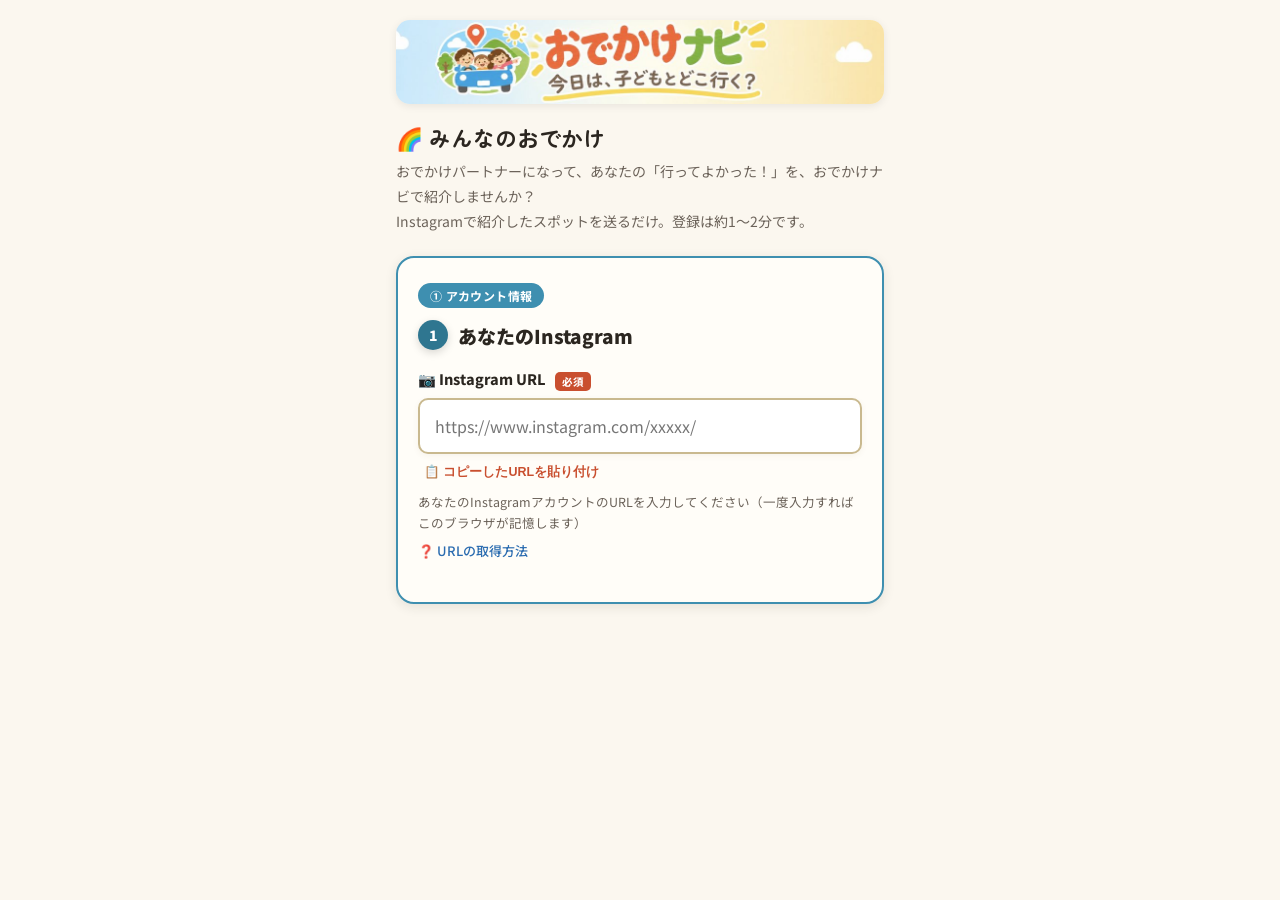
==== commit 5beaf045: "Add files via upload" ====
--- a/index.html
+++ b/index.html
@@ -34,15 +34,36 @@
 
   .ig-confirm .btn-row-inline{ display:flex; gap:14px; flex-wrap:wrap; margin-top:6px; }
 
-  .spot-selected-chips{ display:flex; flex-wrap:wrap; gap:8px; margin:10px 0; }
+  .spot-selected-chips{ display:flex; flex-wrap:wrap; gap:8px; margin:10px 0; min-width:0; }
+  .spot-selected-chips:empty{ margin:0; }
   .spot-chip{
     display:inline-flex; align-items:center; gap:6px;
+    max-width:100%; min-width:0; box-sizing:border-box;
+    overflow-wrap:anywhere; word-break:break-word; text-align:left; line-height:1.4;
     background:#eef5ff; border:1px solid #cfe0f5; border-radius:999px;
     padding:6px 8px 6px 14px; font-size:13px; color:#25415f;
   }
   .spot-chip .spot-chip-remove{
     border:none; background:#dbe8fb; color:#25415f; width:20px; height:20px;
     border-radius:50%; cursor:pointer; font-size:12px; line-height:1;
+    flex:0 0 auto;
+  }
+  /* 施設検索欄：幅の飛び出し・iOSのフォーカス時ズームで崩れないようにする */
+  #field-spot-search input[type="text"]{
+    display:block; width:100%; max-width:100%; min-width:0;
+    box-sizing:border-box !important; font-size:16px;
+  }
+  #field-spot-search .hint{ overflow-wrap:anywhere; }
+  .spot-card-list{ min-width:0; }
+  .spot-card-list .spot-card{ min-width:0; }
+  .spot-card .sc-name, .spot-card .sc-area{ overflow-wrap:anywhere; }
+
+  /* 「この内容で次へ進む」は、施設を選んだら画面下に固定して常に押せるようにする */
+  .spot-next-bar{
+    position:sticky; bottom:0; z-index:15;
+    margin-top:14px;
+    padding:12px 0 calc(12px + env(safe-area-inset-bottom, 0px));
+    background:linear-gradient(to top, var(--card-bg, #fff) 78%, rgba(255,255,255,0));
   }
   .spot-more-hint{ font-size:12px; color:var(--ink-soft, #667); margin-top:2px; }
 
@@ -108,6 +129,13 @@
     border-radius:14px;
     box-shadow:0 2px 8px rgba(0,0,0,.08);
   }
+
+  /* ---- ホーム画面アプリ(standalone)で日本語の変換候補が出ない対策 ---- */
+  input, textarea{
+    -webkit-user-select:text !important; user-select:text !important;
+    -webkit-touch-callout:default;
+  }
+  input[type="text"], textarea{ -webkit-appearance:none; appearance:none; }
 </style>
 </head>
 <body>
@@ -158,7 +186,7 @@
         </div>
         <div class="field" id="field-custom-displayname" style="margin-top:10px;">
           <label>🏷 表示名 <span class="required-tag">必須</span></label>
-          <input type="text" id="input-custom-displayname" maxlength="30" placeholder="例：おでかけパパ たく">
+          <input type="text" id="input-custom-displayname" inputmode="text" autocomplete="off" autocorrect="on" autocapitalize="none" maxlength="30" placeholder="例：おでかけパパ たく">
           <div class="hint">おでかけナビには「○○さん」と表示されます（「さん」は自動で付くので入力しないでください）</div>
           <div class="error-msg">表示名を入力してください</div>
         </div>
@@ -174,14 +202,14 @@
       <div class="spot-selected-chips" id="spot-selected-chips"></div>
 
       <div class="field" id="field-spot-search">
-        <input type="text" id="input-spot-search" placeholder="施設名で検索（例：動物園）">
+        <input type="text" id="input-spot-search" placeholder="施設名で検索（例：動物園）" inputmode="text" enterkeyhint="search" autocomplete="off" autocorrect="on" autocapitalize="none" spellcheck="false">
         <div class="hint" id="spot-hint">1文字入力すると候補が出てきます</div>
         <div class="error-msg">施設を1つ以上選んでください</div>
       </div>
 
       <div class="spot-card-list" id="spot-card-list"></div>
 
-      <div class="btn-row" style="margin-top:14px;">
+      <div class="btn-row spot-next-bar hidden" id="spot-next-bar">
         <button class="btn btn-primary btn-cta hidden" id="btn-spot-next">この内容で次へ進む</button>
       </div>
     </div>
@@ -192,17 +220,17 @@
       <div class="section-heading"><span class="num">3</span>投稿とコメント</div>
 
       <div class="field" id="field-postUrl">
-        <label>📸 Instagram投稿URL <span class="required-tag">必須</span></label>
-        <div class="input-clear-wrap"><input type="url" id="input-postUrl" placeholder="Instagram投稿URLを貼り付け" inputmode="url" autocapitalize="off" autocomplete="off"><button type="button" class="input-clear-btn" aria-label="入力をすべて削除">✕</button></div>
-        <div class="hint">紹介したスポットが分かる投稿を貼ってください</div>
-        <div class="error-msg">投稿URLの形式が正しくありません（例：https://www.instagram.com/p/xxxxx/）</div>
+        <label>📸 Instagram投稿・リールのURL <span class="required-tag">必須</span></label>
+        <div class="input-clear-wrap"><input type="url" id="input-postUrl" placeholder="投稿またはリールのURLを貼り付け" inputmode="url" autocapitalize="off" autocomplete="off"><button type="button" class="input-clear-btn" aria-label="入力をすべて削除">✕</button></div>
+        <div class="hint">紹介したスポットが分かる投稿（リールもOK）を貼ってください</div>
+        <div class="error-msg">投稿・リールのURLの形式が正しくありません（例：https://www.instagram.com/p/xxxxx/ または https://www.instagram.com/reel/xxxxx/）</div>
 
         <details class="help-details">
           <summary>❓ リンクの取得方法</summary>
           <div class="help-body">
             <ol>
-              <li>Instagramで紹介したい投稿を開く</li>
-              <li>投稿の下にある「➤」（紙飛行機のような矢印）アイコンをタップ</li>
+              <li>Instagramで紹介したい投稿（またはリール）を開く</li>
+              <li>「➤」（紙飛行機のような矢印）アイコンをタップ</li>
               <li>表示されたメニューから「リンクをコピー」を選ぶ</li>
               <li>コピーしたURLをこの欄に貼り付けてください</li>
             </ol>
@@ -217,7 +245,7 @@
 
       <div class="field">
         <label>💬 この場所、どうだった？ <span class="optional-tag">任意</span></label>
-        <textarea id="input-comment" maxlength="300" placeholder="例：3歳でもかなり楽しめました！"></textarea>
+        <textarea id="input-comment" autocorrect="on" autocapitalize="none" maxlength="300" placeholder="例：3歳でもかなり楽しめました！"></textarea>
         <div class="char-count"><span id="count-comment">0</span>/300</div>
       </div>
 
@@ -230,9 +258,11 @@
         <p class="consent-title">掲載について</p>
         <ul class="consent-list">
           <li>ご登録いただいた情報は、「おでかけナビ」の「みんなのおでかけ」に掲載します。</li>
-          <li>掲載内容には、Instagramアカウント名、Instagram投稿へのリンク、施設名、ご登録いただいたコメント、最終入力日（最後に登録した日）等が含まれます。</li>
+          <li>掲載内容には、表示名、Instagramアカウント名とプロフィールへのリンク、Instagram投稿へのリンク、施設名、ご登録いただいたコメント、訪問日、最終入力日（最後に登録した日）等が含まれます。</li>
           <li>投稿の写真・動画は転載せず、Instagramへのリンクで紹介します。</li>
           <li>登録者ご本人が作成・投稿した内容についてのみご登録ください。</li>
+<li>18歳未満の方は、保護者の同意を得たうえでご登録ください。</li>
+<li>投稿に子どもが写る場合は、保護者の同意を得たものに限ります。</li>
           <li>内容を確認したうえで掲載します。不適切な内容と判断した場合は、掲載しないことがあります。</li>
           <li>第三者の権利（写真・肖像・商標・著作物など）を侵害する内容、誹謗中傷、法令や公序良俗に反する内容は登録しないでください。これらに反する場合は、掲載しない、または掲載を取りやめることがあります。</li>
           <li>企業などから依頼・提供を受けた投稿（PR・タイアップ）の場合は、投稿内にその旨を表示してください。</li>
@@ -240,7 +270,7 @@
           <li>リンク先のInstagramの内容や、投稿の削除・非公開・アカウントの変更について、運営は管理も責任も負いません。</li>
           <li>おでかけパートナーの表示順やバッジなどの表示方法は、運営が決め、予告なく変更することがあります。</li>
           <li>ご登録情報は、掲載および運営のために利用し、運営が管理するGoogleスプレッドシートに保存します。</li>
-          <li>掲載後、内容の修正・削除をご希望の場合は、お問い合わせください。</li>
+          <li>掲載後、内容の修正・削除をご希望の場合は、おでかけナビのフッターにある「情報の誤りを報告する」からご連絡ください。ご希望があった場合は、掲載を取りやめ、スプレッドシートからも削除します。</li>
           <li>なお、掲載は無料であり、掲載による報酬は発生しません。</li>
           <li>ご登録情報の取り扱いは、<a href="https://odekakenavi.github.io/odekake-navi/" target="_blank" rel="noopener">おでかけナビ</a>の利用規約・プライバシーポリシー（トップページ下部のリンクからご覧いただけます）に従います。</li>
           <li>本内容は予告なく変更することがあります。変更後に登録された情報には、変更後の内容を適用します。</li>
@@ -337,6 +367,29 @@
     postUrlLocked: false
   };
 
+  // 貼り付けたURLが判定に通らない時だけ、よくある原因を補正して再判定する。
+  // （前後の文字・全角・?igsh=…などの付属パラメータ・末尾の/の有無）
+  // 既に判定に通るURLは変更しないので、既存ユーザーの保存データや動作には影響しない。
+  function cleanUrl(raw, isValid) {
+    let v = (raw || '').trim();
+    if (!v || isValid(v)) return v;
+    const orig = v;
+    v = v.replace(/[！-～]/g, (c) => String.fromCharCode(c.charCodeAt(0) - 0xFEE0)).replace(/\u3000/g, ' ');
+    let m = v.match(/https?:\/\/[^\s<>"'「」]+/i);
+    let base = m ? m[0] : '';
+    if (!base) {
+      const m2 = v.match(/(?:www\.)?instagram\.com\/[^\s<>"'「」]+/i);
+      if (m2) base = 'https://' + m2[0];
+    }
+    if (!base) return orig;
+    base = base.replace(/[)）。、,.]+$/, '');
+    const noQuery = base.split(/[?#]/)[0];
+    const noSlash = noQuery.replace(/\/+$/, '');
+    const candidates = [base, noQuery, noSlash + '/', noSlash];
+    for (const c of candidates) { if (isValid(c)) return c; }
+    return orig;
+  }
+
   function toast(msg) {
     const t = $('#toast');
     t.textContent = msg;
@@ -353,6 +406,8 @@
     const el = document.getElementById(id);
     if (!el || !el.classList.contains('hidden')) return;
     el.classList.remove('hidden');
+    // 入力中に送信先（GAS）を起こしておく。コールドスタートの待ち時間を送信ボタンを押す前に済ませる
+    if (id === 'section-detail' && ODEKAKE.warmUpServer) ODEKAKE.warmUpServer();
     setTimeout(() => el.scrollIntoView({ behavior: 'smooth', block: 'start' }), 80);
   }
 
@@ -419,7 +474,9 @@
 
   $('#input-snsUrl').addEventListener('input', (e) => {
     toggleError('field-snsUrl', false);
-    applyAccountFromUrl(e.target.value.trim());
+    const fixed = cleanUrl(e.target.value, ODEKAKE.isValidInstagramProfileUrl);
+    if (fixed !== e.target.value.trim()) e.target.value = fixed;
+    applyAccountFromUrl(fixed);
   });
 
   $('#input-snsUrl').addEventListener('blur', (e) => {
@@ -489,7 +546,9 @@
         <button type="button" class="spot-chip-remove" data-id="${ODEKAKE.escapeHtml(s.id)}" aria-label="削除">✕</button>
       </span>
     `).join('');
-    $('#btn-spot-next').classList.toggle('hidden', state.selectedSpots.length === 0);
+    const none = state.selectedSpots.length === 0;
+    $('#btn-spot-next').classList.toggle('hidden', none);
+    $('#spot-next-bar').classList.toggle('hidden', none);
   }
 
   // 候補リストが空になっても高さを保ち、ページが縮んで画面が上にずれるのを防ぐ
@@ -503,6 +562,7 @@
 
   $('#input-spot-search').addEventListener('input', async (e) => {
     const { items } = await spotsReady;
+    if (e.isComposing) { /* 変換中も候補は更新するが、再描画はこの関数内のみで入力欄には触れない */ }
     const kw = e.target.value;
     const box = $('#spot-card-list');
     holdSpotListHeight();
@@ -548,6 +608,8 @@
 
     $('#input-spot-search').value = '';
     $('#spot-card-list').innerHTML = '';
+    // 選び終わったら候補欄の高さの確保を解除（残すと「次へ進む」が画面の下に押し下げられる）
+    $('#spot-card-list').style.minHeight = '';
     $('#input-spot-search').focus({ preventScroll: true });
     window.scrollTo(0, keepY);
   });
@@ -594,7 +656,8 @@
 
   $('#input-postUrl').addEventListener('input', (e) => {
     toggleError('field-postUrl', false);
-    const url = e.target.value.trim();
+    const url = cleanUrl(e.target.value, ODEKAKE.isValidInstagramPostUrl);
+    if (url !== e.target.value.trim()) e.target.value = url;
     if (ODEKAKE.isValidInstagramPostUrl(url)) {
       lockPostUrl(url);
     }
@@ -717,28 +780,44 @@
     window.scrollTo({ top: 0, behavior: 'smooth' });
   }
 
-  // 選択されたスポットぶん、順番に送信する。途中で失敗したら、その時点で送れていないものを
-  // まとめて JSON で手動送付できるようにする。
+  // 選択されたスポットぶんを送信する。
+  // ・1件目だけ先に送る（アカウントの新規登録・ID確定を先に済ませ、二重登録を防ぐため）
+  // ・2件目以降は同時に送る（件数が多くても待ち時間がほぼ1件ぶんで済む）
+  // 失敗したものだけを JSON で手動送付・再送できるようにする。
   async function submitAllContributions(contributions) {
-    const submitted = [];
-    for (const item of contributions) {
-      const payload = buildPayload(item);
+    const failed = new Set();
+    let lastError = '';
+
+    const sendOne = async (item) => {
       try {
-        const result = await ODEKAKE.submitToServer(payload);
+        const result = await ODEKAKE.submitToServer(buildPayload(item));
         if (result.contributorId && state.contributor) {
           state.contributor.id = result.contributorId;
           saveAccountDraft();
         }
-        submitted.push(item);
+        return true;
       } catch (err) {
         console.error('[おでかけナビ] 送信に失敗しました', err);
-        const remaining = contributions.slice(submitted.length);
-        renderDone('fallback', remaining, { error: err && err.message ? err.message : '' });
-        showDoneScreen();
-        return;
+        lastError = err && err.message ? err.message : '';
+        failed.add(item);
+        return false;
       }
-    }
-    renderDone('success', contributions, {});
+    };
+
+    const [first, ...rest] = contributions;
+    if (await sendOne(first)) {
+      await Promise.all(rest.map(sendOne));
+    } else {
+      // 1件目が失敗＝通信そのものが不調の可能性が高いので、残りは送らずまとめて手動送付に回す
+      rest.forEach(item => failed.add(item));
+    }
+
+    if (failed.size > 0) {
+      const remaining = contributions.filter(item => failed.has(item));
+      renderDone('fallback', remaining, { error: lastError });
+    } else {
+      renderDone('success', contributions, {});
+    }
     showDoneScreen();
   }
 
@@ -816,6 +895,7 @@
     state.contributionsBySpotId.clear();
     $('#spot-selected-chips').innerHTML = '';
     $('#btn-spot-next').classList.add('hidden');
+    $('#spot-next-bar').classList.add('hidden');
     $('#input-spot-search').value = '';
     $('#spot-card-list').innerHTML = '';
     $('#spot-card-list').style.minHeight = '';
@@ -841,6 +921,41 @@
     revealSection('section-spot');
     window.scrollTo({ top: 0, behavior: 'smooth' });
   });
+
+  /* ---------------- 追加：URL欄の「貼り付け」ボタン（入力の手間を減らす。保存形式・送信内容は変更なし） ---------------- */
+  (function setupPasteButtons() {
+    if (!navigator.clipboard || !navigator.clipboard.readText) return; // 非対応環境では何も表示しない（従来どおり手入力）
+    ['#input-snsUrl', '#input-postUrl'].forEach((sel) => {
+      const input = $(sel);
+      const wrap = input && input.closest('.input-clear-wrap');
+      if (!wrap) return;
+      const btn = document.createElement('button');
+      btn.type = 'button';
+      btn.className = 'link-btn paste-btn';
+      btn.textContent = '📋 コピーしたURLを貼り付け';
+      btn.style.cssText = 'margin-top:6px;';
+      wrap.insertAdjacentElement('afterend', btn);
+
+      const sync = () => { btn.style.display = (input.value || input.disabled) ? 'none' : 'inline-block'; };
+      input.addEventListener('input', sync);
+      setInterval(sync, 300);
+      sync();
+
+      btn.addEventListener('click', async () => {
+        try {
+          const text = (await navigator.clipboard.readText() || '').trim();
+          if (!text) { toast('コピーされたURLがありません'); return; }
+          input.value = text;
+          // 既存の入力チェック・自動ロック処理をそのまま動かす
+          input.dispatchEvent(new Event('input', { bubbles: true }));
+          input.dispatchEvent(new Event('blur'));
+        } catch (err) {
+          toast('貼り付けできませんでした。入力欄を長押しして貼り付けてください');
+        }
+        sync();
+      });
+    });
+  })();
 })();
 </script>
 </body>
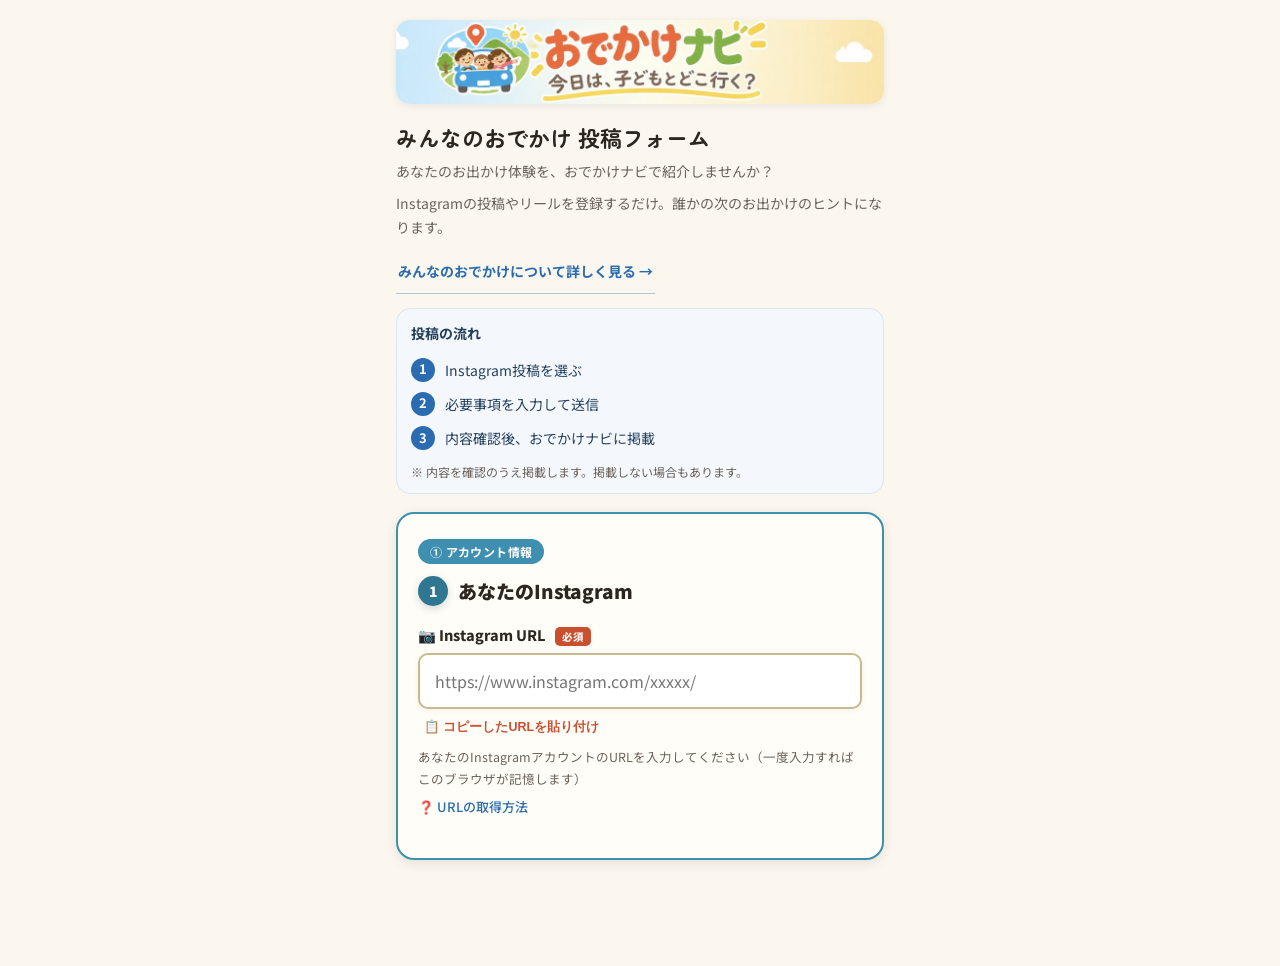
==== commit 0d190167: "Add files via upload" ====
--- a/index.html
+++ b/index.html
@@ -4,7 +4,7 @@
 <meta charset="UTF-8">
 <meta name="viewport" content="width=device-width, initial-scale=1, maximum-scale=1">
 <meta name="robots" content="noindex, nofollow">
-<title>🌈 みんなのおでかけ - おでかけナビ</title>
+<title>みんなのおでかけ 投稿フォーム - おでかけナビ</title>
 <link rel="preconnect" href="https://fonts.googleapis.com">
 <link href="https://fonts.googleapis.com/css2?family=Zen+Maru+Gothic:wght@500;700;900&family=Noto+Sans+JP:wght@400;500;700&display=swap" rel="stylesheet">
 <link rel="stylesheet" href="./assets/style.css" onerror="window.__ODEKAKE_CSS_FAILED = true;">
@@ -136,6 +136,33 @@
     -webkit-touch-callout:default;
   }
   input[type="text"], textarea{ -webkit-appearance:none; appearance:none; }
+
+  /* ---- ページ冒頭（説明・リンク・投稿の流れ）：既存の見た目を壊さない追加分 ---- */
+  .page-lead{ margin-bottom:8px; }
+  .page-sub{ margin:0 0 10px; font-size:14px; line-height:1.7; color:var(--ink-soft, #55657a); }
+  .about-link{
+    display:inline-flex; align-items:center; gap:4px; min-height:44px;
+    font-size:14px; font-weight:700; color:#2b6cb0; text-decoration:none;
+    border-bottom:1px solid rgba(43,108,176,.35); padding:0 2px;
+  }
+  .about-link:active{ opacity:.7; }
+  .flow-box{
+    margin:14px 0 18px; padding:14px 14px 12px;
+    background:#f4f7fb; border:1px solid #dbe6f3; border-radius:14px;
+  }
+  .flow-title{ margin:0 0 10px; font-size:14px; font-weight:700; color:#25415f; }
+  .flow-list{ list-style:none; margin:0; padding:0; counter-reset:flow; }
+  .flow-list li{
+    position:relative; counter-increment:flow;
+    padding:6px 0 6px 34px; font-size:14px; line-height:1.6; color:#25415f;
+  }
+  .flow-list li::before{
+    content:counter(flow); position:absolute; left:0; top:5px;
+    width:24px; height:24px; border-radius:50%;
+    background:#2b6cb0; color:#fff; font-size:13px; font-weight:700;
+    display:flex; align-items:center; justify-content:center;
+  }
+  .flow-note{ margin:6px 0 0; font-size:12px; line-height:1.6; color:var(--ink-soft, #667); }
 </style>
 </head>
 <body>
@@ -147,11 +174,21 @@
       <img src="[data-uri]" width="1000" height="172" alt="おでかけナビ 今日は、子どもとどこ行く？">
     </header>
 
-    <h1 class="page-title">🌈 みんなのおでかけ</h1>
-    <p class="page-lead">
-      おでかけパートナーになって、あなたの「行ってよかった！」を、おでかけナビで紹介しませんか？<br>
-      Instagramで紹介したスポットを送るだけ。登録は約1〜2分です。
-    </p>
+    <h1 class="page-title">みんなのおでかけ 投稿フォーム</h1>
+    <p class="page-lead">あなたのお出かけ体験を、おでかけナビで紹介しませんか？</p>
+    <p class="page-sub">Instagramの投稿やリールを登録するだけ。誰かの次のお出かけのヒントになります。</p>
+    <!-- リンク先：メインサイトの「みんなのおでかけとは？」ページ -->
+    <a class="about-link" id="link-about-minna" href="https://odekakenavi.github.io/odekake-navi/minna/" target="_blank" rel="noopener">みんなのおでかけについて詳しく見る →</a>
+
+    <div class="flow-box" aria-label="投稿の流れ">
+      <p class="flow-title">投稿の流れ</p>
+      <ol class="flow-list">
+        <li>Instagram投稿を選ぶ</li>
+        <li>必要事項を入力して送信</li>
+        <li>内容確認後、おでかけナビに掲載</li>
+      </ol>
+      <p class="flow-note">※ 内容を確認のうえ掲載します。掲載しない場合もあります。</p>
+    </div>
 
     <!-- ============ ① アカウント情報 ============ -->
     <div class="card card-step1" id="section-account">
@@ -760,6 +797,8 @@
         id: c.id,
         displayName: c.displayName,
         snsUrl: c.snsUrl,
+        // 同一アカウント判定用（大文字小文字・末尾/・?igsh等の違いを吸収した小文字ユーザー名）。既存項目は変更なし
+        username: String(ODEKAKE.extractInstagramUsername(c.snsUrl) || '').toLowerCase(),
         profileText: c.profileText || ''
       },
       contribution: {
